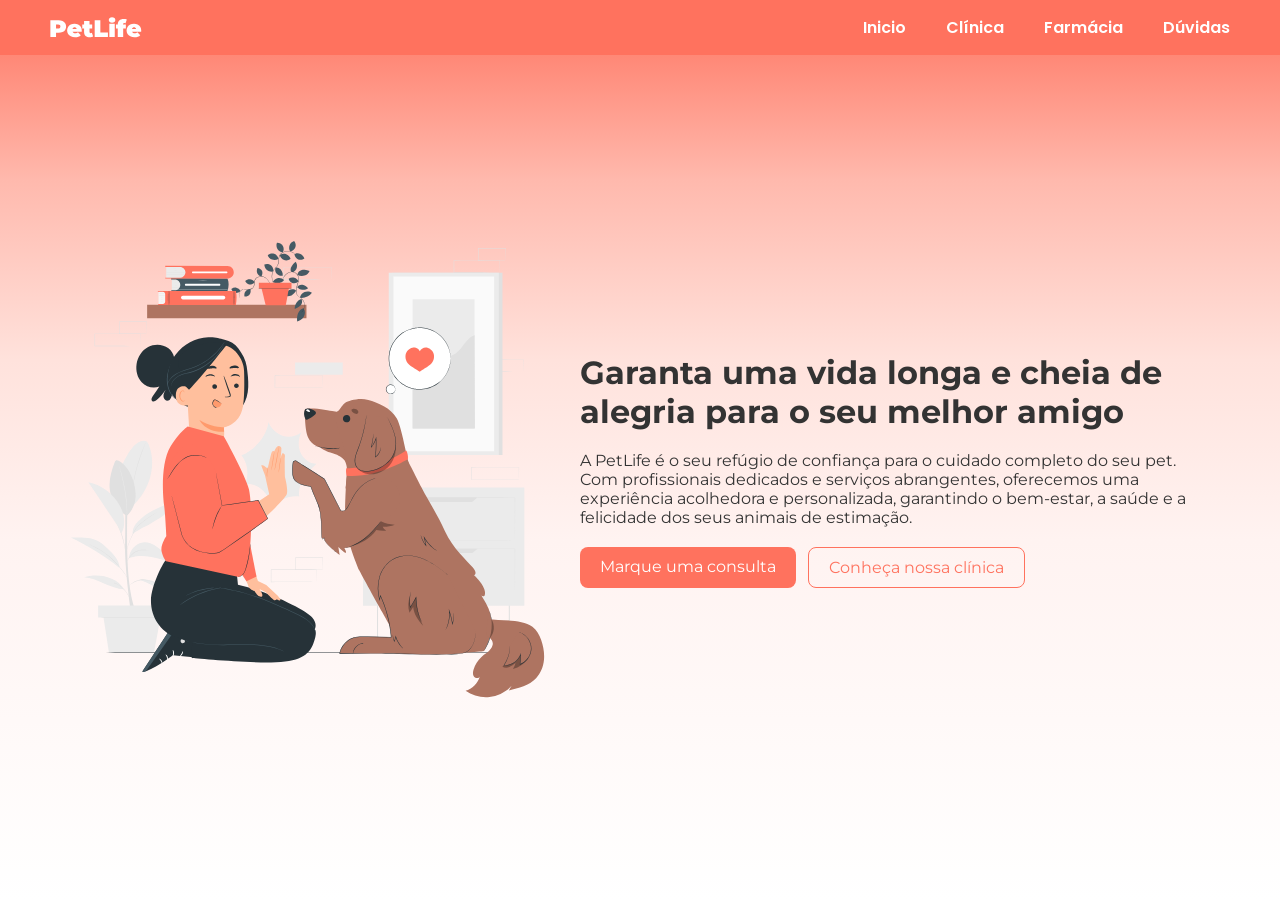
==== petlife/index.html @ 2b0d4578 "Adiciona projeto PetLife" ====
<!DOCTYPE html>
<html lang="pt-br">
<head>
    <meta charset="UTF-8">
    <meta name="viewport" content="width=device-width, initial-scale=1.0">

    <title>PetLife</title>

    <link rel="preconnect" href="https://fonts.googleapis.com">
    <link rel="preconnect" href="https://fonts.gstatic.com" crossorigin>
    <link href="https://fonts.googleapis.com/css2?family=Poppins:ital,wght@0,100;0,200;0,300;0,400;0,500;0,600;0,700;0,800;0,900;1,100;1,200;1,300;1,400;1,500;1,600;1,700;1,800;1,900&display=swap" rel="stylesheet">
    
    <link rel="preconnect" href="https://fonts.googleapis.com">
    <link rel="preconnect" href="https://fonts.gstatic.com" crossorigin>
    <link href="https://fonts.googleapis.com/css2?family=Montserrat:ital,wght@0,100..900;1,100..900&family=Poppins:ital,wght@0,100;0,200;0,300;0,400;0,500;0,600;0,700;0,800;0,900;1,100;1,200;1,300;1,400;1,500;1,600;1,700;1,800;1,900&display=swap" rel="stylesheet">
    
    <link rel="shortcut icon" href="./img/patas.svg" type="image/x-icon">

    <link rel="stylesheet" href="./css/styles.css">
    
    <meta name="description" content="Garanta uma vida longa e cheia de alegria para o seu melhor amigo">
    
</head>

<body>
    <header>
        <img src="./img/logo-white.svg" alt="logo petlife">

        <nav class="navbar">
            <ul class="nav-links">
                <li><a href="#">Inicio</a></li>
                <li><a href="#">Clínica</a></li>
                <li><a href="#">Farmácia</a></li>
                <li><a href="#">Dúvidas</a></li>
            </ul>
        </nav>
    </header>

    <main>
        <section class="texto-principal" id="inicio">
            <h2>Garanta uma vida longa e cheia de alegria para o seu melhor amigo</h2>
            <p>
                A PetLife é o seu refúgio de confiança para o cuidado completo do
                seu pet. Com profissionais dedicados e serviços abrangentes,
                oferecemos uma experiência acolhedora e personalizada, garantindo
                o bem-estar, a saúde e a felicidade dos seus animais de estimação.
            </p>

            <div class="botoes">
                <a href="https://wa.me/5522987654321" class="btn-1">Marque uma consulta</a>
                <a href="#" class="btn-2">Conheça nossa clínica</a>
            </div>
        </section>

        <section class="banner-principal">
            <img src="./img/start-img.svg" alt="Imagem de uma mulher brincando com um cachorro." loading="lazy">
        </section>
    </main>
</body>
</html>
---- petlife/css/styles.css ----
:root {
  --primary-color: #ff725e; /** cor primária */
  --text-color: #263138; /** cor do texto */
  --line-height: 1.5; /** espaçamento entre linhas */
  --margin-text: 2rem; /** margem a ser aplicada em elementos de texto */
  --max-width-container: 1200px; /** largura máxima dos contêineres de conteúdo */
  --primary-color-hover: #ff4128; /** cor de elementos primários ao passar o mouse por cima */
}

* {
    box-sizing: border-box;
    margin: 0;
    padding: 0;
}

body {
    font-family: "Montserrat", sans-serif;
    color: var(--text-color);

    min-height: 100vh;
     background-image: linear-gradient(
        to bottom,
        var(--primary-color) 0%,
        #ffb9ad 20%,
        #ffe2dc 40%,
        #fff3f1 60%,
        white 100%
    );
}

header {
    display: flex;
    align-items: center;
    justify-content: space-between;
    padding: 15px 50px;

    background-color: var(--primary-color);
}

.nav-links {
    display: flex;
    align-items: center;
    gap: 40px;
    list-style: none;
}

.nav-links a {
    text-decoration: none;
    color: rgb(255, 255, 255);
    font-family: "Poppins", sans-serif;
    font-weight: 600;
    white-space: nowrap;
}

main {
    display: flex;
    justify-content: space-between;
    align-items: center;

    max-width: 1200px;
    min-height: calc(100vh - 70px);
    margin: 0 auto;
    padding: 0 20px;

}

main img{
    order: 1;
    width: 500px;
    height: auto;
}

.texto-principal {
    order: 2;
    display: flex;
    flex-direction: column;
    align-items: flex-start;
    gap: 20px;
    margin: 20px 20px;
    font-family: "Montserrat", sans-serif;
    font-weight: 400;
    color: #333;
}

.texto-principal h2 {
    font-size: 2rem;
    font-weight: 700;
}

.botoes {
    display: flex;
    gap: 12px;
    white-space: nowrap;
    
}

.botoes a{
    border-radius: 8px;
    display: inline-block;
    padding: 10px 20px;
    text-decoration: none;

    transition: all 0.3s;
}

.btn-1 {
    background-color: var(--primary-color);
    color: white;
}

.btn-2 { 
    background-color: transparent;
    color: var(--primary-color);
    border: 1px solid var(--primary-color);
}

.btn-1:hover {
    background-color: var(--primary-color-hover);
}

.btn-2:hover {
    background-color: #fff;
}

@media (max-width: 700px) {
    header {
        flex-direction: column;
        align-items: flex-start;
    }
    
    main {
        flex-direction: column;
    }

    main img {
        width: 100%;
        height: auto;
    }

    .botoes {
        flex-direction: column;
    }

    .nav-links {
        flex-wrap: wrap;
        justify-content: center;
        line-height: 50px;
        gap: 20px;
    }
}
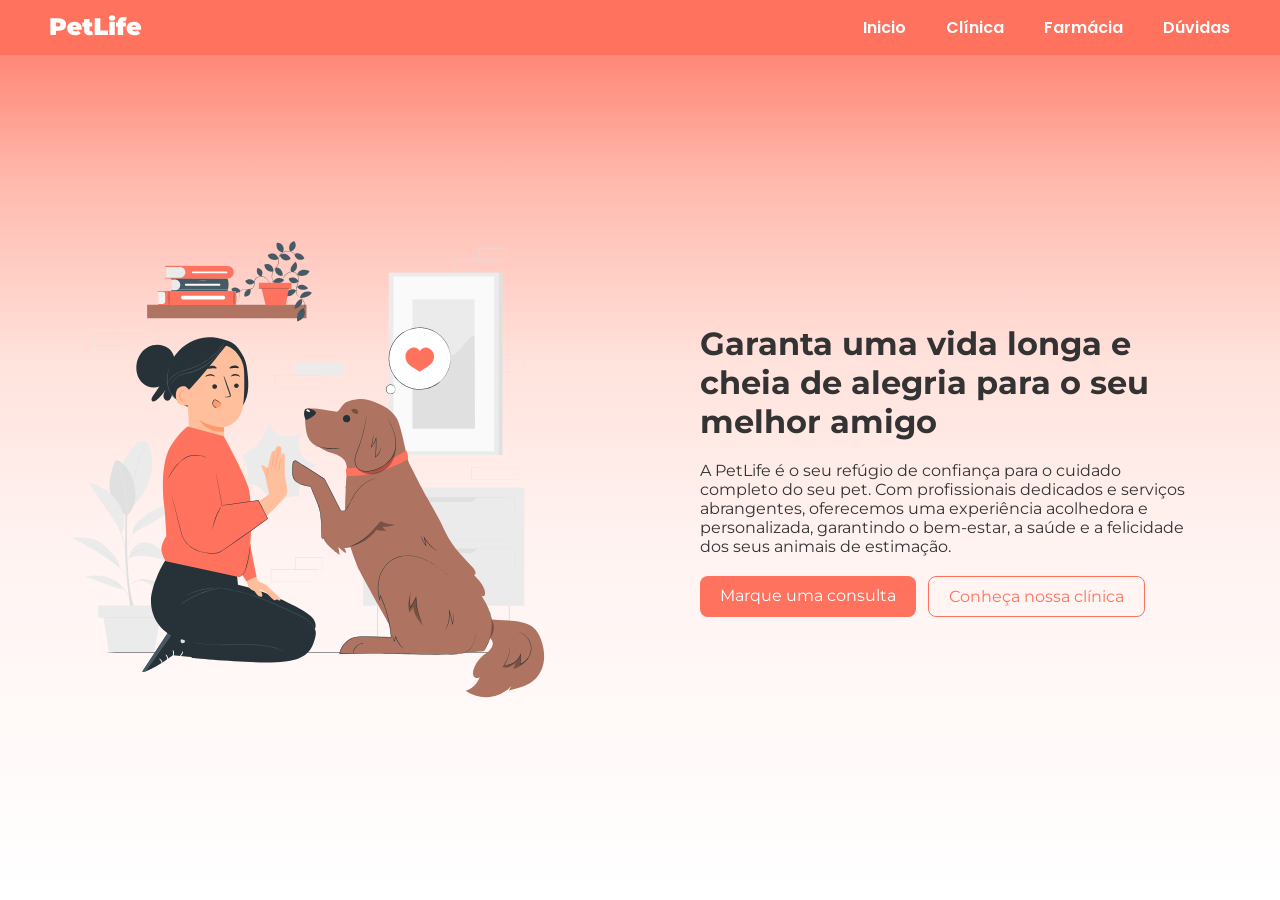
==== commit 797af05c: "Separa estilos globais e estilos da Home" ====
--- a/petlife/index.html
+++ b/petlife/index.html
@@ -17,6 +17,7 @@
     <link rel="shortcut icon" href="./img/patas.svg" type="image/x-icon">
 
     <link rel="stylesheet" href="./css/styles.css">
+    <link rel="stylesheet" href="./css/home.css">
     
     <meta name="description" content="Garanta uma vida longa e cheia de alegria para o seu melhor amigo">
     
@@ -24,7 +25,10 @@
 
 <body>
     <header>
-        <img src="./img/logo-white.svg" alt="logo petlife">
+
+        <a href="index.html">
+            <img class="imagem-marca" src="./img/logo-white.svg" alt="logo petlife">
+        </a>
 
         <nav class="navbar">
             <ul class="nav-links">
--- a/petlife/css/styles.css
+++ b/petlife/css/styles.css
@@ -5,6 +5,7 @@
   --margin-text: 2rem; /** margem a ser aplicada em elementos de texto */
   --max-width-container: 1200px; /** largura máxima dos contêineres de conteúdo */
   --primary-color-hover: #ff4128; /** cor de elementos primários ao passar o mouse por cima */
+  --border-radius: 8px; /** cantos arredondados **/
 }
 
 * {
@@ -32,7 +33,8 @@
     display: flex;
     align-items: center;
     justify-content: space-between;
-    padding: 15px 50px;
+    padding: 15px clamp(20px, 4vw, 50px);
+    gap: clamp(10px, 2vw, 30px);
 
     background-color: var(--primary-color);
 }
@@ -49,57 +51,22 @@
     color: rgb(255, 255, 255);
     font-family: "Poppins", sans-serif;
     font-weight: 600;
+    text-underline-offset: 4px;
+    transition: all 0.3s;
     white-space: nowrap;
 }
 
-main {
-    display: flex;
-    justify-content: space-between;
-    align-items: center;
-
-    max-width: 1200px;
-    min-height: calc(100vh - 70px);
-    margin: 0 auto;
-    padding: 0 20px;
-
-}
-
-main img{
-    order: 1;
-    width: 500px;
-    height: auto;
-}
-
-.texto-principal {
-    order: 2;
-    display: flex;
-    flex-direction: column;
-    align-items: flex-start;
-    gap: 20px;
-    margin: 20px 20px;
-    font-family: "Montserrat", sans-serif;
-    font-weight: 400;
-    color: #333;
-}
-
-.texto-principal h2 {
-    font-size: 2rem;
-    font-weight: 700;
-}
-
-.botoes {
-    display: flex;
-    gap: 12px;
-    white-space: nowrap;
-    
+.nav-links a:hover:not(.imagem-marca) {
+    text-decoration: underline;
+    text-underline-offset: 6px;
 }
 
 .botoes a{
-    border-radius: 8px;
+    white-space: nowrap;
+    border-radius: var(--border-radius);
     display: inline-block;
-    padding: 10px 20px;
+    padding: clamp(8px, 1.5vw, 10px) clamp(12px, 2vw, 20px);
     text-decoration: none;
-
     transition: all 0.3s;
 }
 
@@ -122,24 +89,7 @@
     background-color: #fff;
 }
 
-@media (max-width: 700px) {
-    header {
-        flex-direction: column;
-        align-items: flex-start;
-    }
-    
-    main {
-        flex-direction: column;
-    }
-
-    main img {
-        width: 100%;
-        height: auto;
-    }
-
-    .botoes {
-        flex-direction: column;
-    }
+@media (max-width: 1079px) {
 
     .nav-links {
         flex-wrap: wrap;
@@ -147,4 +97,19 @@
         line-height: 50px;
         gap: 20px;
     }
+}
+
+@media (max-width: 800px) {
+
+    .nav-links {
+        gap: 15px;
+    }
+}
+
+@media (max-width: 700px) {
+
+    header {
+        flex-direction: column;
+        align-items: flex-start;
+    }
 }
--- a/petlife/css/home.css
+++ b/petlife/css/home.css
@@ -0,0 +1,64 @@
+main {
+    display: flex;
+    justify-content: space-between;
+    align-items: center;
+
+    max-width: var(--max-width-container);
+    min-height: calc(100vh - 70px);
+    margin: 0 auto;
+    padding: 0 20px;
+
+    flex-wrap: wrap;
+
+}
+.banner-principal img{
+    order: 1;
+    width: 500px;
+    max-width: 100%;
+    height: auto;
+}
+.texto-principal {
+    order: 2;
+    display: flex;
+    flex-direction: column;
+    align-items: flex-start;
+    gap: clamp(10px, 2vw, 20px);
+    margin: 20px 20px;
+    font-family: "Montserrat", sans-serif;
+    font-weight: 400;
+    color: #333;
+    max-width: 500px;
+}
+.texto-principal h2 {
+    font-size: clamp(1.8rem, 4vw, 2rem);
+    font-weight: 700;
+}
+.botoes {
+    display: flex;
+    gap: 12px;
+    
+}
+
+/* Responsividade da Home */
+@media (max-width: 1079px) {
+
+    main {
+        justify-content: center;
+    }
+
+    .texto-principal {
+        align-items: center;
+    }
+}
+
+@media (max-width: 500px) {
+
+    .botoes {
+        flex-direction: column;
+        width: 100%;
+    }
+
+    .botoes a {
+        text-align: center;
+    }
+}
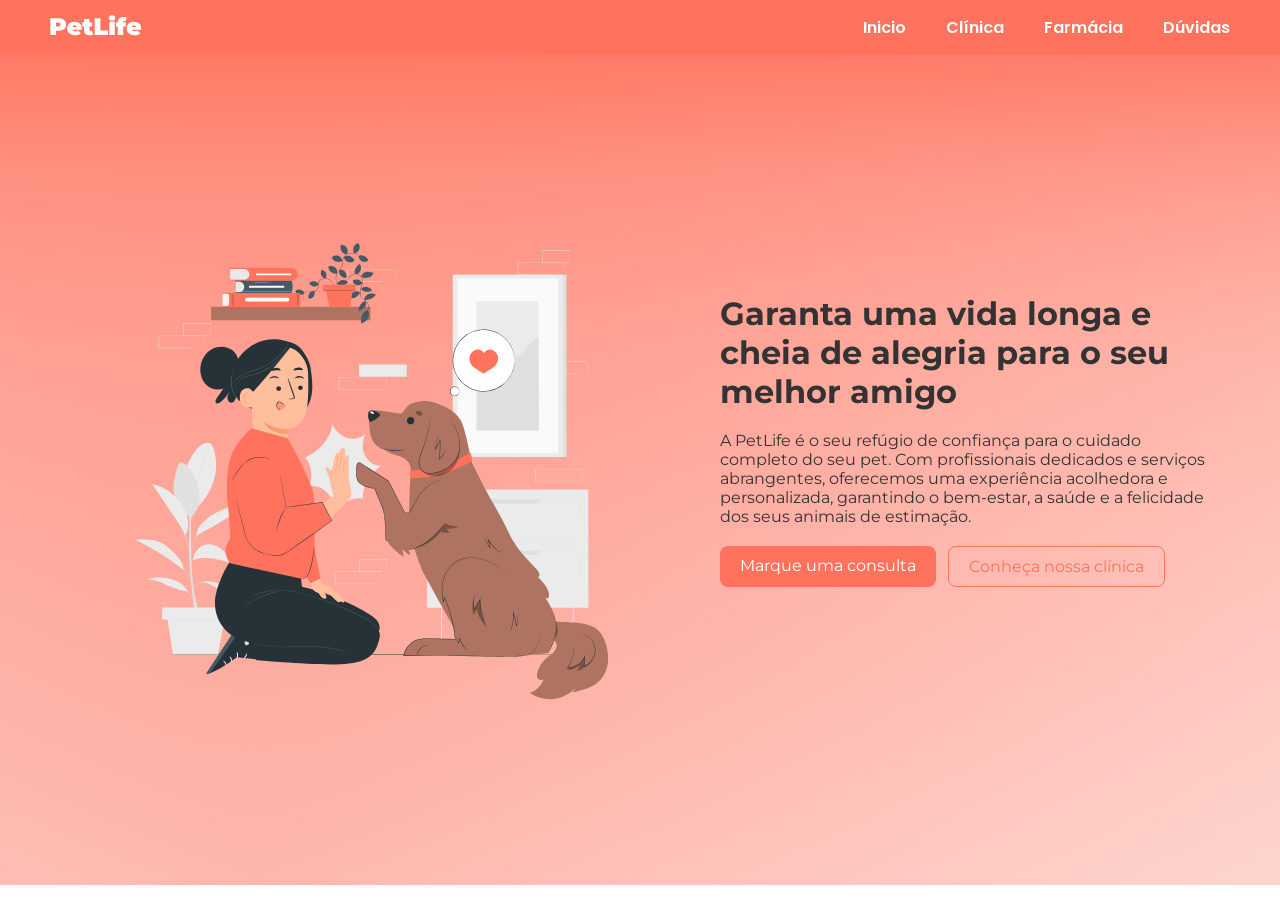
==== commit 66e9dfdf: "Adiciona gradiente animado e estrutura responsiva da Home" ====
--- a/petlife/index.html
+++ b/petlife/index.html
@@ -5,10 +5,6 @@
     <meta name="viewport" content="width=device-width, initial-scale=1.0">
 
     <title>PetLife</title>
-
-    <link rel="preconnect" href="https://fonts.googleapis.com">
-    <link rel="preconnect" href="https://fonts.gstatic.com" crossorigin>
-    <link href="https://fonts.googleapis.com/css2?family=Poppins:ital,wght@0,100;0,200;0,300;0,400;0,500;0,600;0,700;0,800;0,900;1,100;1,200;1,300;1,400;1,500;1,600;1,700;1,800;1,900&display=swap" rel="stylesheet">
     
     <link rel="preconnect" href="https://fonts.googleapis.com">
     <link rel="preconnect" href="https://fonts.gstatic.com" crossorigin>
@@ -30,6 +26,11 @@
             <img class="imagem-marca" src="./img/logo-white.svg" alt="logo petlife">
         </a>
 
+        <input type="checkbox" id="menu-toggle">
+
+        <label for="menu-toggle" class="menu-icon"> ☰ </label>
+
+
         <nav class="navbar">
             <ul class="nav-links">
                 <li><a href="#">Inicio</a></li>
@@ -40,25 +41,28 @@
         </nav>
     </header>
 
-    <main>
-        <section class="texto-principal" id="inicio">
-            <h2>Garanta uma vida longa e cheia de alegria para o seu melhor amigo</h2>
-            <p>
-                A PetLife é o seu refúgio de confiança para o cuidado completo do
-                seu pet. Com profissionais dedicados e serviços abrangentes,
-                oferecemos uma experiência acolhedora e personalizada, garantindo
-                o bem-estar, a saúde e a felicidade dos seus animais de estimação.
-            </p>
+    <main class="hero-section">
+        <div class="container-limiter">
+            <section class="texto-principal" id="inicio">
+                <h2>Garanta uma vida longa e cheia de alegria para o seu melhor amigo</h2>
+                <p>
+                    A PetLife é o seu refúgio de confiança para o cuidado completo do
+                    seu pet. Com profissionais dedicados e serviços abrangentes,
+                    oferecemos uma experiência acolhedora e personalizada, garantindo
+                    o bem-estar, a saúde e a felicidade dos seus animais de estimação.
+                </p>
 
-            <div class="botoes">
-                <a href="https://wa.me/5522987654321" class="btn-1">Marque uma consulta</a>
-                <a href="#" class="btn-2">Conheça nossa clínica</a>
-            </div>
-        </section>
+                <div class="botoes">
+                    <a href="https://wa.me/5522987654321" class="btn-1">Marque uma consulta</a>
+                    <a href="#" class="btn-2">Conheça nossa clínica</a>
+                </div>
+            </section>
 
-        <section class="banner-principal">
-            <img src="./img/start-img.svg" alt="Imagem de uma mulher brincando com um cachorro." loading="lazy">
-        </section>
+            <section class="banner-principal">
+                <img src="./img/start-img.svg" alt="Imagem de uma mulher brincando com um cachorro." loading="lazy">
+            </section>
+
+        </div>
     </main>
 </body>
 </html>
--- a/petlife/css/styles.css
+++ b/petlife/css/styles.css
@@ -33,10 +33,21 @@
     display: flex;
     align-items: center;
     justify-content: space-between;
-    padding: 15px clamp(20px, 4vw, 50px);
+    padding: 15px clamp(26px, 4vw, 50px);
     gap: clamp(10px, 2vw, 30px);
 
     background-color: var(--primary-color);
+}
+
+#menu-toggle {
+    display: none;
+}
+
+.menu-icon {
+    display: none;
+    color: #fff;
+    font-size: 1.1rem;
+    cursor: pointer;
 }
 
 .nav-links {
@@ -56,7 +67,7 @@
     white-space: nowrap;
 }
 
-.nav-links a:hover:not(.imagem-marca) {
+.nav-links a:hover {
     text-decoration: underline;
     text-underline-offset: 6px;
 }
@@ -94,22 +105,39 @@
     .nav-links {
         flex-wrap: wrap;
         justify-content: center;
-        line-height: 50px;
-        gap: 20px;
-    }
-}
-
-@media (max-width: 800px) {
-
-    .nav-links {
-        gap: 15px;
     }
 }
 
 @media (max-width: 700px) {
 
     header {
-        flex-direction: column;
-        align-items: flex-start;
+        position: relative;
+        flex-direction: row;
+        align-items: center;
+    }
+
+    .menu-icon {
+        display: block;
+    }
+
+    .navbar {
+        display: none;
+        position: absolute;
+        top: 100%;
+        left: 0;
+        width: 100%;
+        background-color: var(--primary-color);
+    }
+
+    #menu-toggle:checked ~ .navbar {
+        display: block;
+}
+
+    .nav-links {
+        
+        justify-content: flex-start;
+        padding-bottom: 15px;
+        margin-left: 25px;
+          
     }
 }
--- a/petlife/css/home.css
+++ b/petlife/css/home.css
@@ -1,7 +1,29 @@
-main {
+.hero-section {
+    min-height: calc(100vh - 70px);
+
+    background-size: 200% 200%;
+
+    background-image: 
+        linear-gradient(
+            to bottom,
+            #fcfcfc00,
+            #fcfcfc55,
+            #fcfcfcaa,
+            #fcfcfcff
+        ),
+        radial-gradient(
+            circle at 10%,
+            #ff725e,
+            transparent
+        );
+    animation: 4s linear infinite alternate hero-gradient;
+}
+
+.container-limiter {
     display: flex;
-    justify-content: space-between;
     align-items: center;
+    justify-content: center;
+    column-gap: clamp(1rem, 3vw, 2rem);
 
     max-width: var(--max-width-container);
     min-height: calc(100vh - 70px);
@@ -9,45 +31,57 @@
     padding: 0 20px;
 
     flex-wrap: wrap;
+}
 
+.banner-principal {
+    flex: 1 1 500px;
+    display: flex;
+    justify-content: center;
 }
+
 .banner-principal img{
     order: 1;
-    width: 500px;
-    max-width: 100%;
+    width: 100%;
+    max-width: 500px;
     height: auto;
 }
+
 .texto-principal {
     order: 2;
     display: flex;
     flex-direction: column;
     align-items: flex-start;
     gap: clamp(10px, 2vw, 20px);
-    margin: 20px 20px;
+    margin: -60px auto 0;
     font-family: "Montserrat", sans-serif;
     font-weight: 400;
     color: #333;
-    max-width: 500px;
+    width: 500px;
+    max-width: 100%;
 }
+
 .texto-principal h2 {
+    margin-top: 0;
     font-size: clamp(1.8rem, 4vw, 2rem);
     font-weight: 700;
 }
+
 .botoes {
     display: flex;
-    gap: 12px;
+    gap: clamp(8px, 1.5vw, 12px);
+    width: 100%;
     
 }
 
 /* Responsividade da Home */
 @media (max-width: 1079px) {
 
-    main {
+    .container-limiter {
         justify-content: center;
     }
 
-    .texto-principal {
-        align-items: center;
+    .botoes {
+        justify-content: center;
     }
 }
 
@@ -61,4 +95,26 @@
     .botoes a {
         text-align: center;
     }
+}
+
+@keyframes hero-gradient {
+    0% {
+        background-position: 0% 25%;
+    }
+
+    25% {
+        background-position: 50% 50%;
+    }
+
+    50% {
+        background-position: 100% 75%;
+    }
+
+    75% {
+        background-position: 50% 50%;
+    }
+
+    100% {
+        background-position: 0% 25%;
+    }
 }
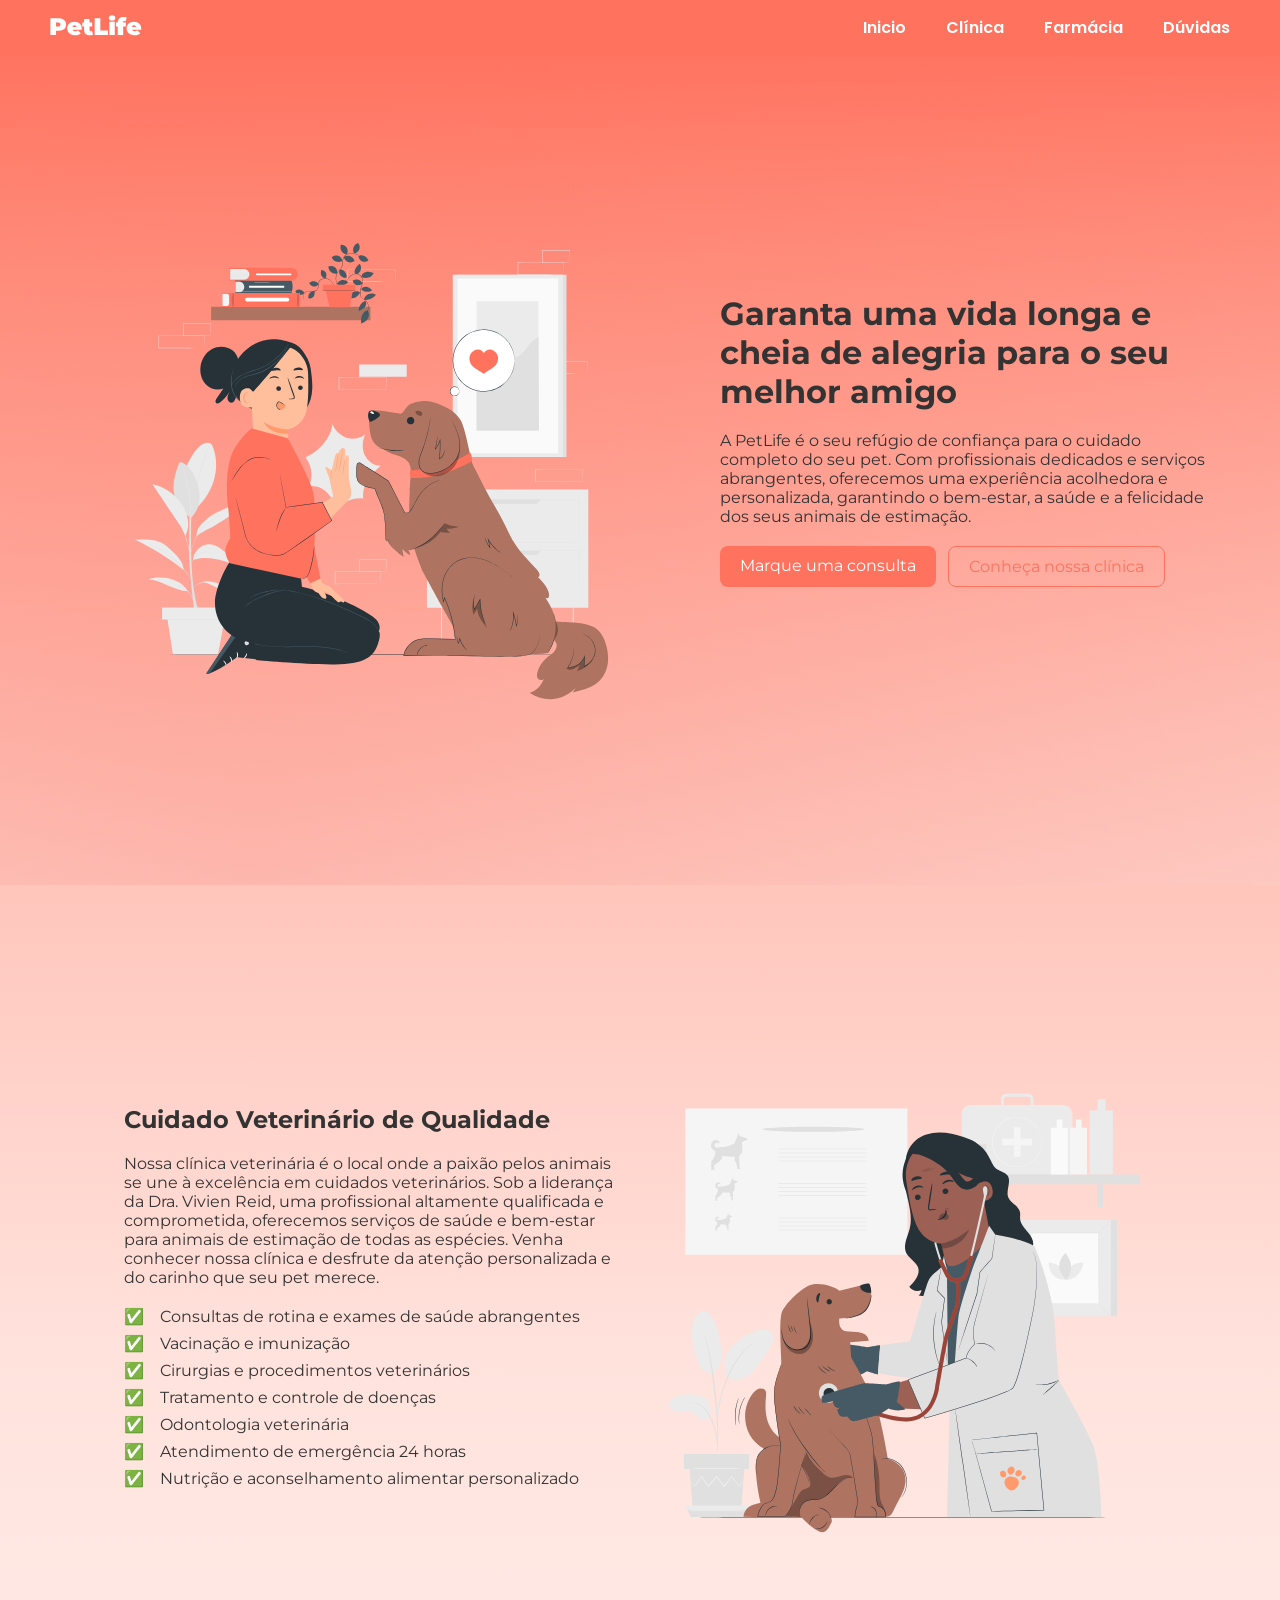
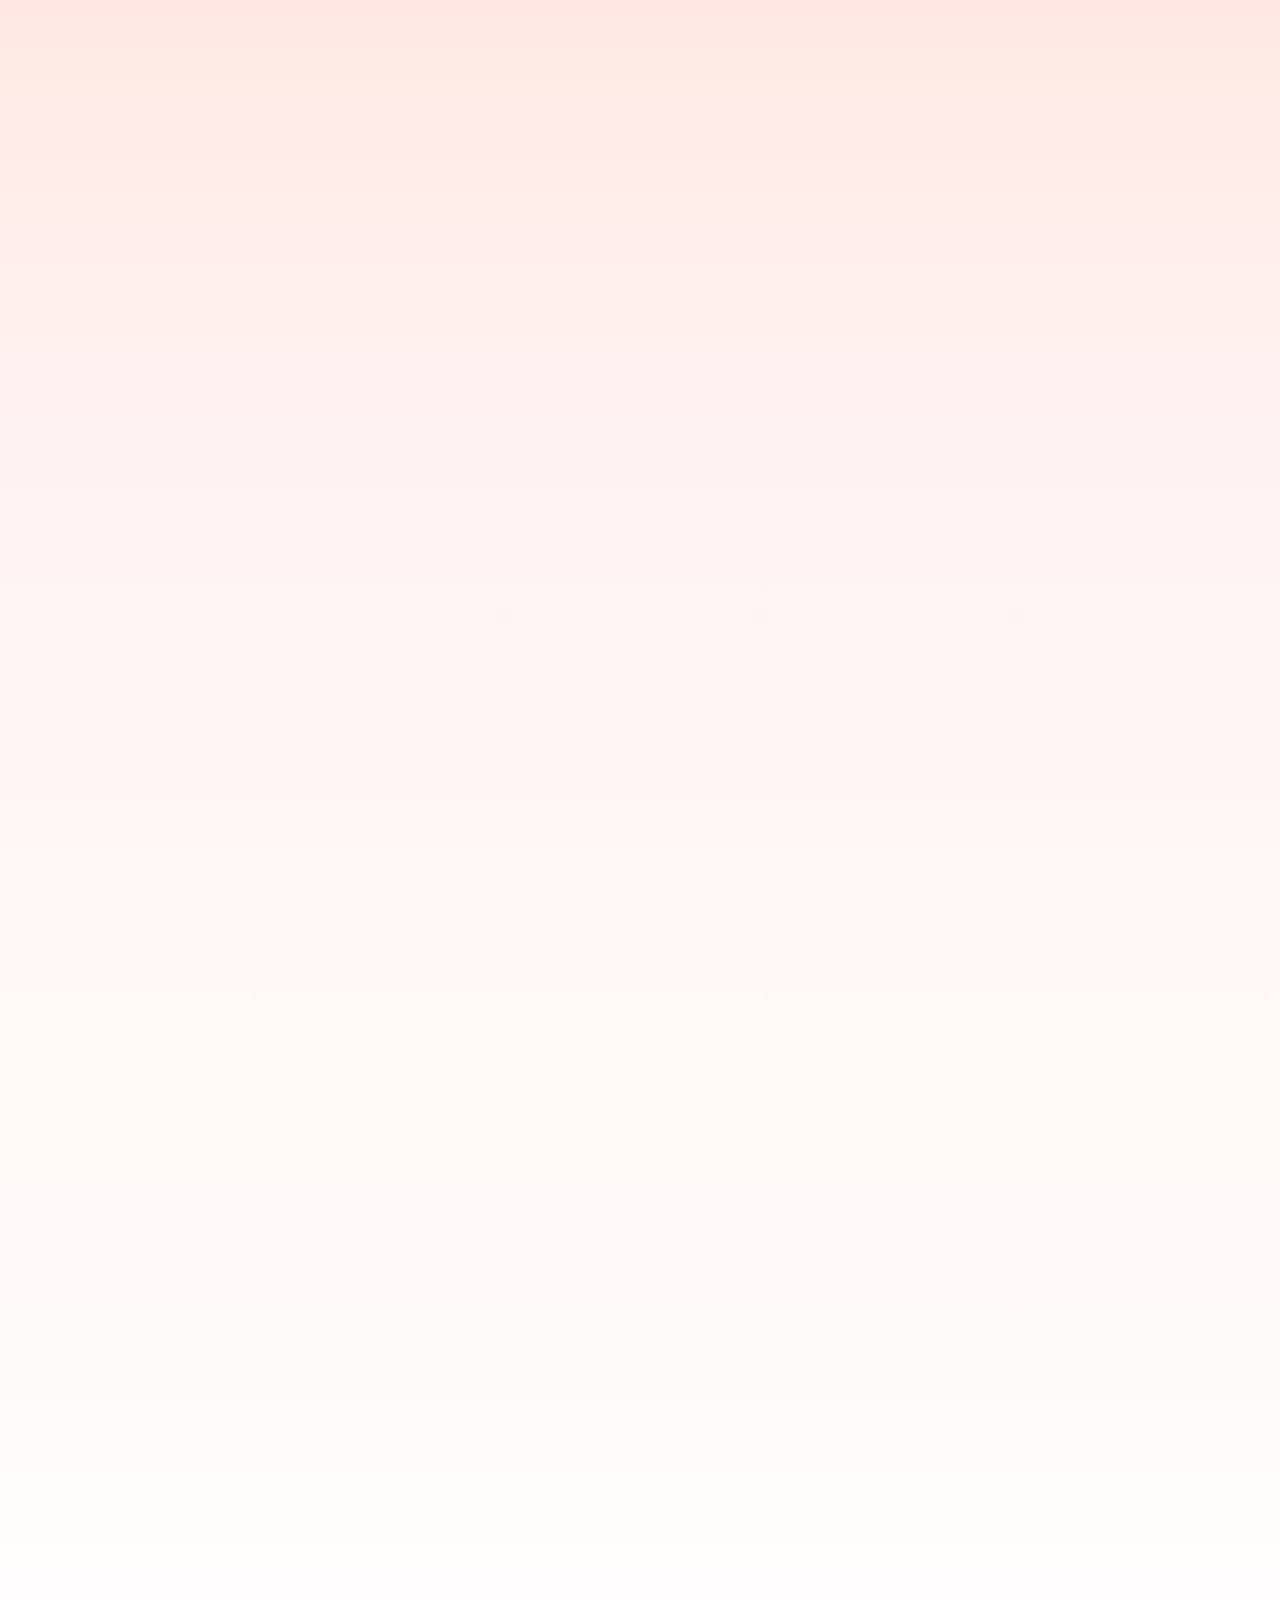
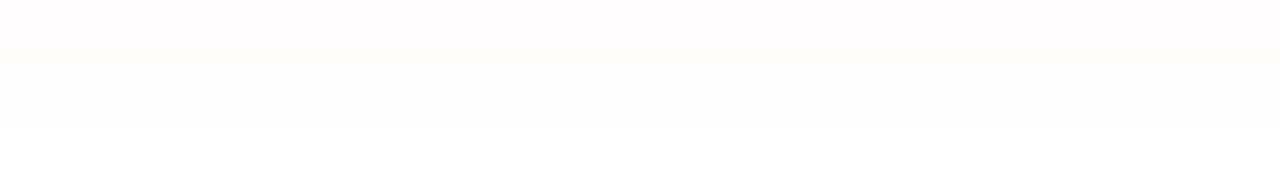
==== commit 6c843831: "Adiciona seção Clínica e ajustes na Home" ====
--- a/petlife/index.html
+++ b/petlife/index.html
@@ -41,28 +41,82 @@
         </nav>
     </header>
 
-    <main class="hero-section">
-        <div class="container-limiter">
-            <section class="texto-principal" id="inicio">
-                <h2>Garanta uma vida longa e cheia de alegria para o seu melhor amigo</h2>
-                <p>
-                    A PetLife é o seu refúgio de confiança para o cuidado completo do
-                    seu pet. Com profissionais dedicados e serviços abrangentes,
-                    oferecemos uma experiência acolhedora e personalizada, garantindo
-                    o bem-estar, a saúde e a felicidade dos seus animais de estimação.
-                </p>
+    <main>
 
-                <div class="botoes">
-                    <a href="https://wa.me/5522987654321" class="btn-1">Marque uma consulta</a>
-                    <a href="#" class="btn-2">Conheça nossa clínica</a>
+        <section class="hero-section">
+            <div class="container-limiter">
+                <div class="texto-principal" id="inicio">
+                    <h2>Garanta uma vida longa e cheia de alegria para o seu melhor amigo</h2>
+                    <p>
+                        A PetLife é o seu refúgio de confiança para o cuidado completo do
+                        seu pet. Com profissionais dedicados e serviços abrangentes,
+                        oferecemos uma experiência acolhedora e personalizada, garantindo
+                        o bem-estar, a saúde e a felicidade dos seus animais de estimação.
+                    </p>
+
+                    <div class="botoes">
+                        <a href="https://wa.me/5522987654321" class="btn-1">Marque uma consulta</a>
+                        <a href="#" class="btn-2">Conheça nossa clínica</a>
+                    </div>
                 </div>
-            </section>
 
-            <section class="banner-principal">
-                <img src="./img/start-img.svg" alt="Imagem de uma mulher brincando com um cachorro." loading="lazy">
-            </section>
+                <div class="banner-principal">
+                    <img src="./img/start-img.svg" alt="Imagem de uma mulher brincando com um cachorro." loading="lazy">
+                </div>
+            </div>
+        </section>
+        
+    <!-- Clínica -->
+        <section class="clinica-section" id="clinica">
+            <div class="container-limiter">
 
-        </div>
+                <div class="content-text">
+                    <h2>Cuidado Veterinário de Qualidade</h2>
+
+                    <p>
+                        Nossa clínica veterinária é o local onde a paixão pelos animais
+                        se une à excelência em cuidados veterinários. Sob a liderança
+                        da Dra. Vivien Reid, uma profissional altamente qualificada e
+                        comprometida, oferecemos serviços de saúde e bem-estar para
+                        animais de estimação de todas as espécies. Venha conhecer nossa
+                        clínica e desfrute da atenção personalizada e do carinho que
+                        seu pet merece.
+                    </p>
+
+                    <ul class="lista-servicos">
+                        <li>Consultas de rotina e exames de saúde abrangentes</li>
+                        <li>Vacinação e imunização</li>
+                        <li>Cirurgias e procedimentos veterinários</li>
+                        <li>Tratamento e controle de doenças</li>
+                        <li>Odontologia veterinária</li>
+                        <li>Atendimento de emergência 24 horas</li>
+                        <li>Nutrição e aconselhamento alimentar personalizado</li>
+                    </ul>
+                </div>
+
+                <img 
+                    src="./img/clinic-img.svg" 
+                    alt="Imagem de uma veterinária examinando um dog." 
+                    loading="lazy"
+                >
+
+            </div>
+        </section>
+
+    <!-- Farmácia -->
+        <section class="farmacia-section" id="farmacia">
+            <div class="container-limiter">
+
+            </div>
+        </section>
+        
+    <!-- Dúvidas -->    
+        <section class="duvidas-section" id="duvidas">
+            <div class="container-limiter">
+
+            </div>
+        </section>
+
     </main>
 </body>
 </html>
--- a/petlife/css/home.css
+++ b/petlife/css/home.css
@@ -73,16 +73,62 @@
     
 }
 
-/* Responsividade da Home */
+/*Clinica*/
+
+.lista-servicos li {
+    list-style: none;
+    margin-bottom: 0.5rem;
+}
+
+.lista-servicos li::before {
+    content: "\2705";
+    display: inline-block;
+    margin-right: 1rem;
+}
+
+.clinica-section .container-limiter {
+    display: flex;
+    align-items: center;
+    flex-wrap: wrap;
+    gap: 2rem;
+}
+
+.clinica-section img {
+    order: 2;
+    width: 500px;
+}
+
+.clinica-section .content-text {
+    order: 1;
+    gap: clamp(10px, 2vw, 20px);
+    display: flex;
+    flex-direction: column;
+    align-items: flex-start;
+    font-family: "Montserrat", sans-serif;
+    font-weight: 400;
+    color: #333;
+    width: 500px;
+    max-width: 100%;
+}
+
 @media (max-width: 1079px) {
-
-    .container-limiter {
-        justify-content: center;
-    }
 
     .botoes {
         justify-content: center;
     }
+
+    .clinica-section .container-limiter {
+        flex-direction: column;
+    }
+
+    .clinica-section img {
+        order: 1;
+    }
+
+    .clinica-section .content-text {
+        order: 2;
+    }
+
 }
 
 @media (max-width: 500px) {
